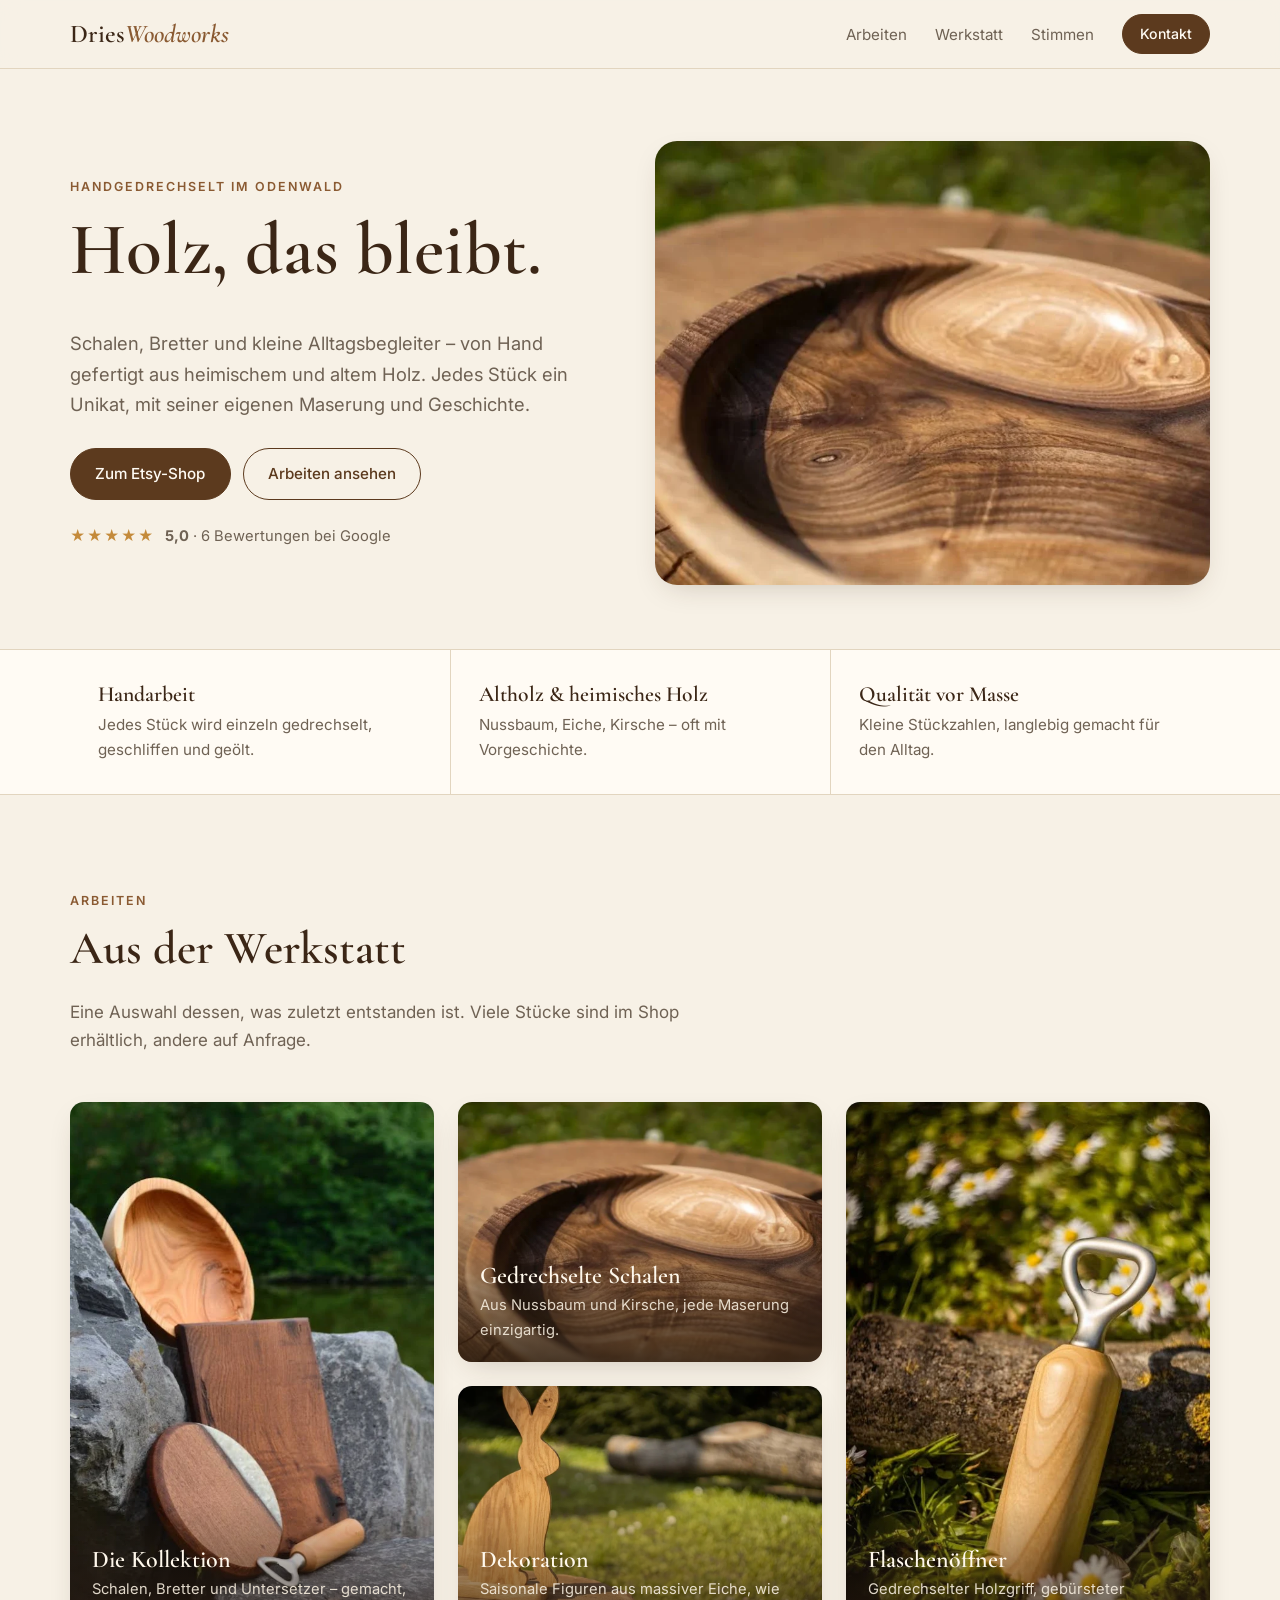
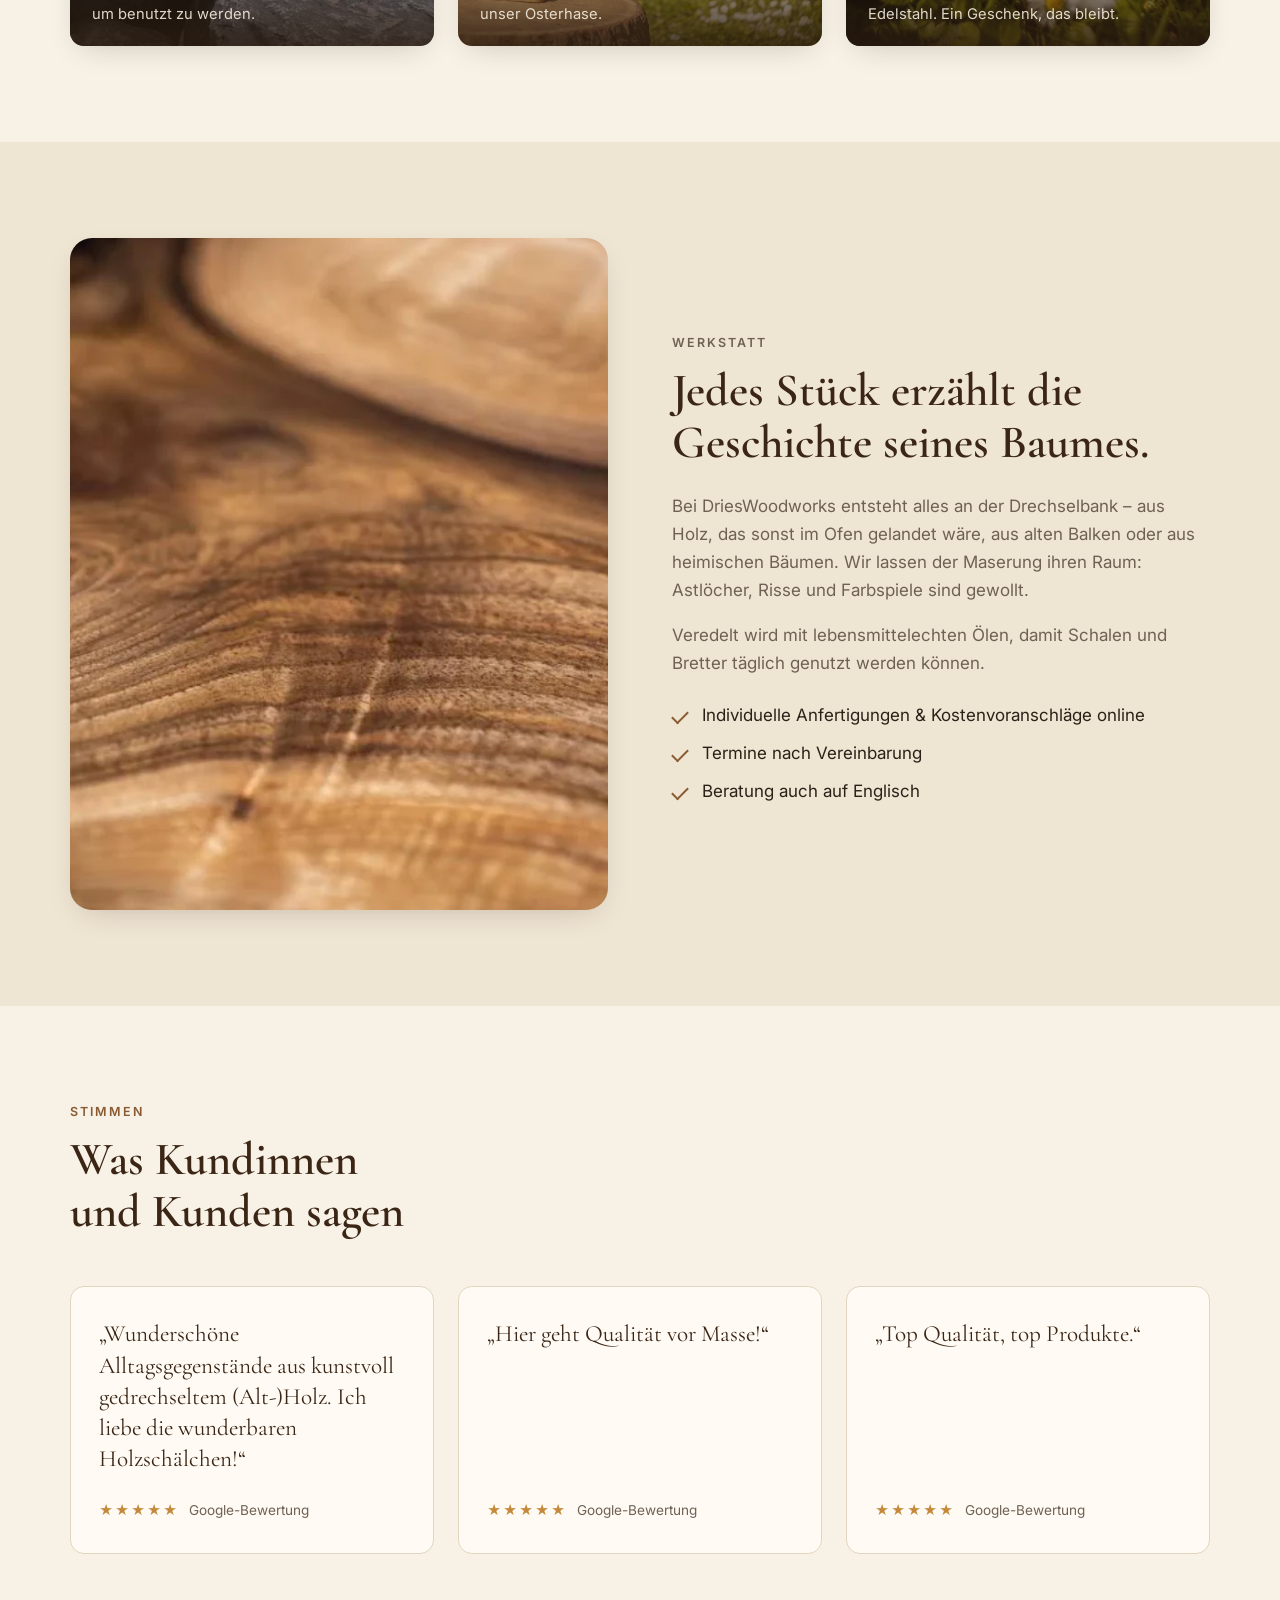
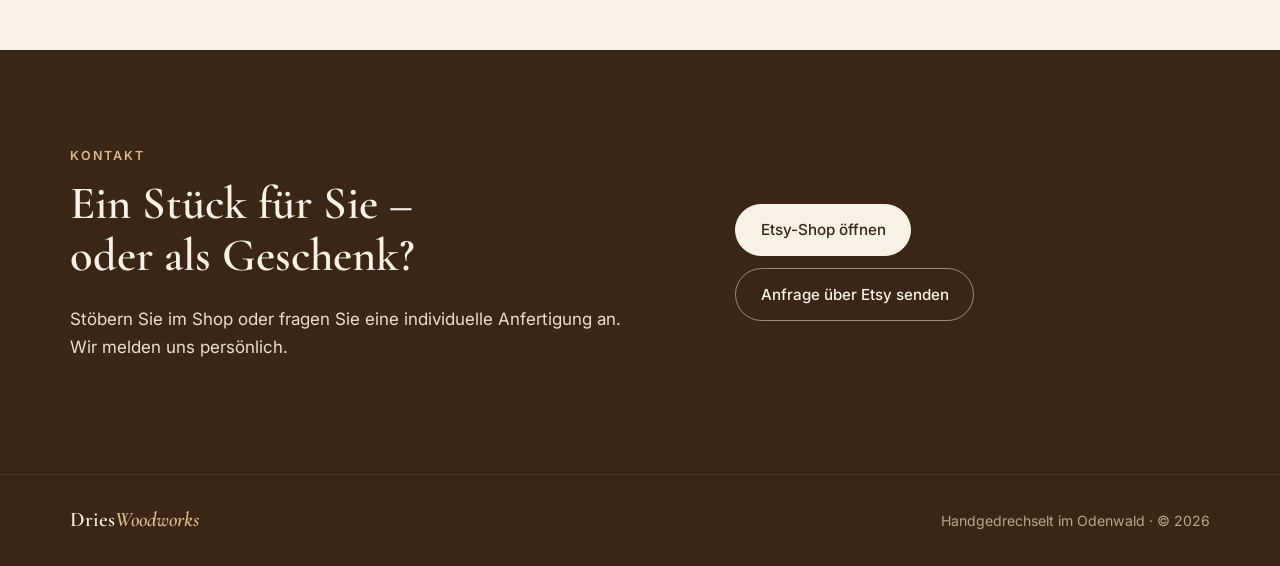
==== index.html @ cb51f284 "Add DriesWoodworks website Static one-page site with hero, values, gallery, workshop story, customer" ====
<!DOCTYPE html>
<html lang="de">
<head>
  <meta charset="utf-8">
  <meta name="viewport" content="width=device-width, initial-scale=1">
  <title>DriesWoodworks – Handgedrechselte Holzstücke</title>
  <meta name="description" content="DriesWoodworks: handgedrechselte Schalen, Bretter und Alltagsgegenstände aus (Alt-)Holz aus dem Odenwald. Qualität vor Masse.">
  <link rel="preconnect" href="https://fonts.googleapis.com">
  <link rel="preconnect" href="https://fonts.gstatic.com" crossorigin>
  <link href="https://fonts.googleapis.com/css2?family=Cormorant+Garamond:wght@500;600&family=Inter:wght@400;500;600&display=swap" rel="stylesheet">
  <link rel="stylesheet" href="styles.css">
</head>
<body>

  <header class="nav">
    <div class="wrap nav__inner">
      <a href="#top" class="logo">Dries<span>Woodworks</span></a>
      <nav aria-label="Hauptnavigation">
        <ul class="nav__links">
          <li><a href="#arbeiten">Arbeiten</a></li>
          <li><a href="#werkstatt">Werkstatt</a></li>
          <li><a href="#stimmen">Stimmen</a></li>
          <li><a href="#kontakt" class="btn btn--small">Kontakt</a></li>
        </ul>
      </nav>
    </div>
  </header>

  <main id="top">

    <!-- Hero -->
    <section class="hero">
      <div class="wrap hero__grid">
        <div class="hero__text">
          <p class="eyebrow">Handgedrechselt im Odenwald</p>
          <h1>Holz, das bleibt.</h1>
          <p class="lead">Schalen, Bretter und kleine Alltagsbegleiter – von Hand gefertigt aus heimischem und altem Holz. Jedes Stück ein Unikat, mit seiner eigenen Maserung und Geschichte.</p>
          <div class="hero__actions">
            <a href="https://www.etsy.com/shop/DriesWoodworks" class="btn" target="_blank" rel="noopener">Zum Etsy-Shop</a>
            <a href="#arbeiten" class="btn btn--ghost">Arbeiten ansehen</a>
          </div>
          <p class="rating" aria-label="Bewertung 5,0 von 5">
            <span class="stars" aria-hidden="true">★★★★★</span>
            <strong>5,0</strong> · 6 Bewertungen bei Google
          </p>
        </div>
        <figure class="hero__image">
          <img src="images/schale.webp" alt="Gedrechselte Nussbaumschale mit ausdrucksstarker Maserung auf einer Baumscheibe" width="1228" height="735">
        </figure>
      </div>
    </section>

    <!-- Werte -->
    <section class="values">
      <div class="wrap values__grid">
        <div class="value">
          <h3>Handarbeit</h3>
          <p>Jedes Stück wird einzeln gedrechselt, geschliffen und geölt.</p>
        </div>
        <div class="value">
          <h3>Altholz &amp; heimisches Holz</h3>
          <p>Nussbaum, Eiche, Kirsche – oft mit Vorgeschichte.</p>
        </div>
        <div class="value">
          <h3>Qualität vor Masse</h3>
          <p>Kleine Stückzahlen, langlebig gemacht für den Alltag.</p>
        </div>
      </div>
    </section>

    <!-- Arbeiten -->
    <section id="arbeiten" class="section">
      <div class="wrap">
        <div class="section__head">
          <p class="eyebrow">Arbeiten</p>
          <h2>Aus der Werkstatt</h2>
          <p class="section__intro">Eine Auswahl dessen, was zuletzt entstanden ist. Viele Stücke sind im Shop erhältlich, andere auf Anfrage.</p>
        </div>

        <div class="gallery">
          <article class="card card--tall">
            <img src="images/kollektion.webp" alt="Holzschale, Schneidebrett, Untersetzer und Flaschenöffner an einem Felsen" loading="lazy" width="642" height="862">
            <div class="card__body">
              <h3>Die Kollektion</h3>
              <p>Schalen, Bretter und Untersetzer – gemacht, um benutzt zu werden.</p>
            </div>
          </article>
          <article class="card">
            <img src="images/schale.webp" alt="Nussbaumschale im Detail" loading="lazy" width="1228" height="735">
            <div class="card__body">
              <h3>Gedrechselte Schalen</h3>
              <p>Aus Nussbaum und Kirsche, jede Maserung einzigartig.</p>
            </div>
          </article>
          <article class="card">
            <img src="images/osterhase.webp" alt="Osterhase aus Eichenholz auf einer Baumscheibe" loading="lazy" width="1267" height="779">
            <div class="card__body">
              <h3>Dekoration</h3>
              <p>Saisonale Figuren aus massiver Eiche, wie unser Osterhase.</p>
            </div>
          </article>
          <article class="card card--tall">
            <img src="images/flaschenoeffner.webp" alt="Flaschenöffner mit hellem Holzgriff zwischen Gänseblümchen" loading="lazy" width="622" height="841">
            <div class="card__body">
              <h3>Flaschenöffner</h3>
              <p>Gedrechselter Holzgriff, gebürsteter Edelstahl. Ein Geschenk, das bleibt.</p>
            </div>
          </article>
        </div>
      </div>
    </section>

    <!-- Werkstatt -->
    <section id="werkstatt" class="section section--tint">
      <div class="wrap split">
        <figure class="split__image">
          <img src="images/maserung.webp" alt="Nahaufnahme der Maserung einer Nussbaumschale" loading="lazy" width="1228" height="735">
        </figure>
        <div class="split__text">
          <p class="eyebrow">Werkstatt</p>
          <h2>Jedes Stück erzählt die Geschichte seines Baumes.</h2>
          <p>Bei DriesWoodworks entsteht alles an der Drechselbank – aus Holz, das sonst im Ofen gelandet wäre, aus alten Balken oder aus heimischen Bäumen. Wir lassen der Maserung ihren Raum: Astlöcher, Risse und Farbspiele sind gewollt.</p>
          <p>Veredelt wird mit lebensmittelechten Ölen, damit Schalen und Bretter täglich genutzt werden können.</p>
          <ul class="checks">
            <li>Individuelle Anfertigungen &amp; Kostenvoranschläge online</li>
            <li>Termine nach Vereinbarung</li>
            <li>Beratung auch auf Englisch</li>
          </ul>
        </div>
      </div>
    </section>

    <!-- Stimmen -->
    <section id="stimmen" class="section">
      <div class="wrap">
        <div class="section__head">
          <p class="eyebrow">Stimmen</p>
          <h2>Was Kundinnen und Kunden sagen</h2>
        </div>
        <div class="quotes">
          <blockquote class="quote">
            <p>„Wunderschöne Alltagsgegenstände aus kunstvoll gedrechseltem (Alt-)Holz. Ich liebe die wunderbaren Holzschälchen!“</p>
            <footer><span class="stars" aria-hidden="true">★★★★★</span> Google-Bewertung</footer>
          </blockquote>
          <blockquote class="quote">
            <p>„Hier geht Qualität vor Masse!“</p>
            <footer><span class="stars" aria-hidden="true">★★★★★</span> Google-Bewertung</footer>
          </blockquote>
          <blockquote class="quote">
            <p>„Top Qualität, top Produkte.“</p>
            <footer><span class="stars" aria-hidden="true">★★★★★</span> Google-Bewertung</footer>
          </blockquote>
        </div>
      </div>
    </section>

    <!-- Kontakt -->
    <section id="kontakt" class="section section--dark">
      <div class="wrap contact">
        <div>
          <p class="eyebrow eyebrow--light">Kontakt</p>
          <h2>Ein Stück für Sie – oder als Geschenk?</h2>
          <p>Stöbern Sie im Shop oder fragen Sie eine individuelle Anfertigung an. Wir melden uns persönlich.</p>
        </div>
        <div class="contact__actions">
          <a href="https://www.etsy.com/shop/DriesWoodworks" class="btn btn--light" target="_blank" rel="noopener">Etsy-Shop öffnen</a>
          <a href="https://www.etsy.com/shop/DriesWoodworks#about" class="btn btn--outline-light" target="_blank" rel="noopener">Anfrage über Etsy senden</a>
        </div>
      </div>
    </section>

  </main>

  <footer class="footer">
    <div class="wrap footer__inner">
      <span class="logo logo--small">Dries<span>Woodworks</span></span>
      <span>Handgedrechselt im Odenwald · © <span id="year">2026</span></span>
    </div>
  </footer>

  <script>document.getElementById('year').textContent = new Date().getFullYear();</script>
</body>
</html>
---- styles.css ----
/* DriesWoodworks – cremig, holzig, klar */

:root {
  --cream: #f7f1e6;
  --cream-deep: #efe5d3;
  --paper: #fffbf4;
  --wood: #8a5a32;
  --wood-dark: #5c3a1e;
  --walnut: #3b2616;
  --ink: #2b2118;
  --muted: #6f6254;
  --line: #e2d5bf;
  --radius: 14px;
  --shadow: 0 10px 30px -12px rgba(59, 38, 22, 0.25);
  --serif: "Cormorant Garamond", Georgia, serif;
  --sans: "Inter", system-ui, -apple-system, "Segoe UI", sans-serif;
}

*,
*::before,
*::after { box-sizing: border-box; }

html { scroll-behavior: smooth; scroll-padding-top: 80px; }

body {
  margin: 0;
  background: var(--cream);
  color: var(--ink);
  font-family: var(--sans);
  font-size: 17px;
  line-height: 1.65;
  -webkit-font-smoothing: antialiased;
}

img { display: block; max-width: 100%; height: auto; }
a { color: inherit; }

h1, h2, h3 {
  font-family: var(--serif);
  font-weight: 600;
  line-height: 1.12;
  margin: 0 0 0.5em;
  color: var(--walnut);
  text-wrap: balance;
}
h1 { font-size: clamp(2.8rem, 6vw, 4.6rem); }
h2 { font-size: clamp(2rem, 4vw, 2.9rem); }
h3 { font-size: 1.5rem; }
p { margin: 0 0 1em; }

.wrap { width: min(1140px, 100% - 32px); margin-inline: auto; }

.eyebrow {
  font-size: 0.78rem;
  font-weight: 600;
  letter-spacing: 0.16em;
  text-transform: uppercase;
  color: var(--wood);
  margin-bottom: 0.9em;
}
.eyebrow--light { color: #d9b98f; }

/* Buttons */
.btn {
  display: inline-block;
  padding: 0.85em 1.6em;
  border-radius: 999px;
  background: var(--wood-dark);
  color: var(--paper);
  font-weight: 500;
  font-size: 0.95rem;
  text-decoration: none;
  border: 1.5px solid var(--wood-dark);
  transition: background 0.2s, color 0.2s, transform 0.2s;
}
.btn:hover { background: var(--walnut); transform: translateY(-1px); }
.btn--ghost { background: transparent; color: var(--wood-dark); }
.btn--ghost:hover { background: var(--wood-dark); color: var(--paper); }
.btn--small { padding: 0.55em 1.2em; font-size: 0.88rem; }
.btn--light { background: var(--cream); color: var(--walnut); border-color: var(--cream); }
.btn--light:hover { background: var(--paper); }
.btn--outline-light { background: transparent; color: var(--cream); border-color: rgba(247, 241, 230, 0.5); }
.btn--outline-light:hover { background: rgba(247, 241, 230, 0.1); }

/* Navigation */
.nav {
  position: sticky;
  top: 0;
  z-index: 10;
  background: rgba(247, 241, 230, 0.9);
  backdrop-filter: blur(10px);
  border-bottom: 1px solid var(--line);
}
.nav__inner { display: flex; align-items: center; justify-content: space-between; height: 68px; }
.logo {
  font-family: var(--serif);
  font-size: 1.6rem;
  font-weight: 600;
  color: var(--walnut);
  text-decoration: none;
}
.logo span { color: var(--wood); font-style: italic; }
.logo--small { font-size: 1.3rem; }
.nav__links { display: flex; align-items: center; gap: 28px; list-style: none; margin: 0; padding: 0; }
.nav__links a:not(.btn) { text-decoration: none; font-size: 0.95rem; color: var(--muted); }
.nav__links a:not(.btn):hover { color: var(--wood-dark); }

/* Hero */
.hero { padding: 72px 0 64px; }
.hero__grid { display: grid; grid-template-columns: 1fr 1.05fr; gap: 56px; align-items: center; }
.lead { font-size: 1.15rem; color: var(--muted); max-width: 32em; }
.hero__actions { display: flex; flex-wrap: wrap; gap: 12px; margin: 28px 0 24px; }
.rating { font-size: 0.92rem; color: var(--muted); margin: 0; }
.stars { color: #c48a3a; letter-spacing: 2px; margin-right: 6px; }
.hero__image { margin: 0; }
.hero__image img {
  border-radius: 22px;
  box-shadow: var(--shadow);
  aspect-ratio: 5 / 4;
  object-fit: cover;
  width: 100%;
}

/* Werte */
.values { border-block: 1px solid var(--line); background: var(--paper); }
.values__grid { display: grid; grid-template-columns: repeat(3, 1fr); }
.value { padding: 32px 28px; }
.value + .value { border-left: 1px solid var(--line); }
.value h3 { font-size: 1.35rem; margin-bottom: 0.25em; }
.value p { color: var(--muted); margin: 0; font-size: 0.95rem; }

/* Sections */
.section { padding: 96px 0; }
.section--tint { background: var(--cream-deep); }
.section--dark { background: var(--walnut); color: #eadfcd; }
.section--dark h2 { color: var(--cream); }
.section__head { max-width: 620px; margin-bottom: 48px; }
.section__intro { color: var(--muted); }

/* Galerie */
.gallery {
  display: grid;
  grid-template-columns: repeat(3, 1fr);
  grid-auto-rows: 260px;
  gap: 24px;
}
.card {
  position: relative;
  border-radius: var(--radius);
  overflow: hidden;
  background: var(--paper);
  box-shadow: var(--shadow);
}
.card--tall { grid-row: span 2; }
.card:nth-child(1) { grid-column: 1; }
.card:nth-child(2) { grid-column: 2; grid-row: 1; }
.card:nth-child(3) { grid-column: 2; grid-row: 2; }
.card:nth-child(4) { grid-column: 3; grid-row: 1 / span 2; }
.card img { width: 100%; height: 100%; object-fit: cover; transition: transform 0.6s ease; }
.card:hover img { transform: scale(1.04); }
.card__body {
  position: absolute;
  inset: auto 0 0 0;
  padding: 48px 22px 20px;
  background: linear-gradient(to top, rgba(43, 28, 16, 0.85), rgba(43, 28, 16, 0));
  color: #f5ecdd;
}
.card__body h3 { color: #fff8ec; margin-bottom: 0.15em; }
.card__body p { margin: 0; font-size: 0.92rem; opacity: 0.9; }

/* Werkstatt */
.split { display: grid; grid-template-columns: 1fr 1fr; gap: 64px; align-items: center; }
.split__image { margin: 0; }
.split__image img { border-radius: 22px; box-shadow: var(--shadow); aspect-ratio: 4 / 5; object-fit: cover; width: 100%; }
.split__text p { color: var(--muted); }
.checks { list-style: none; padding: 0; margin: 24px 0 0; }
.checks li { position: relative; padding-left: 30px; margin-bottom: 10px; }
.checks li::before {
  content: "";
  position: absolute;
  left: 0;
  top: 0.55em;
  width: 16px;
  height: 9px;
  border-left: 2px solid var(--wood);
  border-bottom: 2px solid var(--wood);
  transform: rotate(-45deg);
}

/* Stimmen */
.quotes { display: grid; grid-template-columns: repeat(3, 1fr); gap: 24px; }
.quote {
  margin: 0;
  padding: 32px 28px;
  background: var(--paper);
  border: 1px solid var(--line);
  border-radius: var(--radius);
  display: flex;
  flex-direction: column;
  justify-content: space-between;
}
.quote p { font-family: var(--serif); font-size: 1.45rem; line-height: 1.35; color: var(--walnut); }
.quote footer { font-size: 0.85rem; color: var(--muted); }

/* Kontakt */
.contact { display: grid; grid-template-columns: 1.3fr 1fr; gap: 48px; align-items: center; }
.contact p { max-width: 34em; }
.contact__actions { display: flex; flex-direction: column; gap: 12px; align-items: flex-start; }

/* Footer */
.footer { background: var(--walnut); color: #b8a68d; border-top: 1px solid rgba(255, 255, 255, 0.08); font-size: 0.88rem; }
.footer__inner { display: flex; justify-content: space-between; align-items: center; gap: 16px; padding: 28px 0; flex-wrap: wrap; }
.footer .logo { color: var(--cream); }
.footer .logo span { color: #d9b98f; }

/* Responsive */
@media (max-width: 900px) {
  .hero { padding: 48px 0; }
  .hero__grid, .split, .contact { grid-template-columns: 1fr; gap: 36px; }
  .hero__image { order: -1; }
  .values__grid, .quotes { grid-template-columns: 1fr; }
  .value + .value { border-left: 0; border-top: 1px solid var(--line); }
  .gallery { grid-template-columns: 1fr 1fr; grid-auto-rows: 220px; gap: 16px; }
  .card:nth-child(n) { grid-column: auto; grid-row: auto; }
  .card--tall { grid-row: span 2 !important; }
  .section { padding: 72px 0; }
  .split__image img { aspect-ratio: 16 / 10; }
}

@media (max-width: 600px) {
  body { font-size: 16px; }
  .nav__links li:not(:last-child) { display: none; }
  .gallery { grid-template-columns: 1fr; grid-auto-rows: 280px; }
  .card--tall { grid-row: span 1 !important; }
}

@media (prefers-reduced-motion: reduce) {
  html { scroll-behavior: auto; }
  .card img, .btn { transition: none; }
}
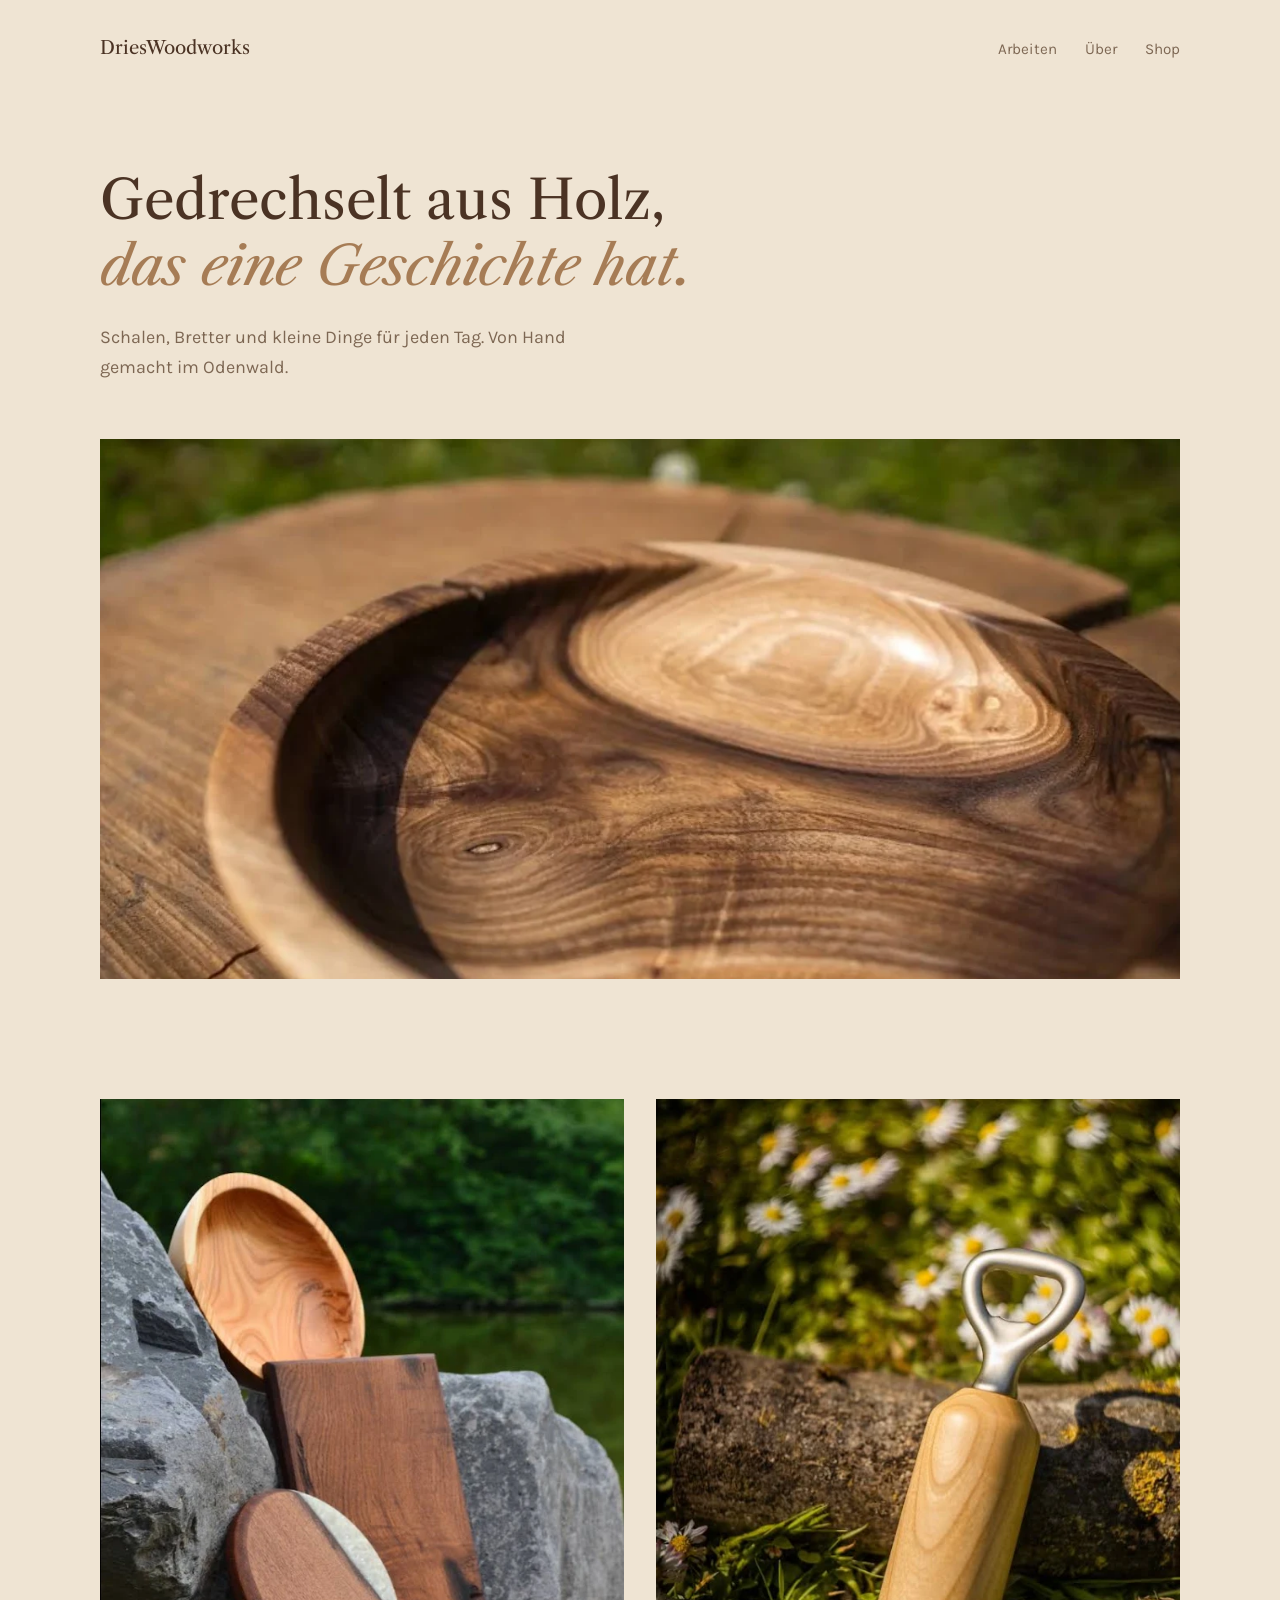
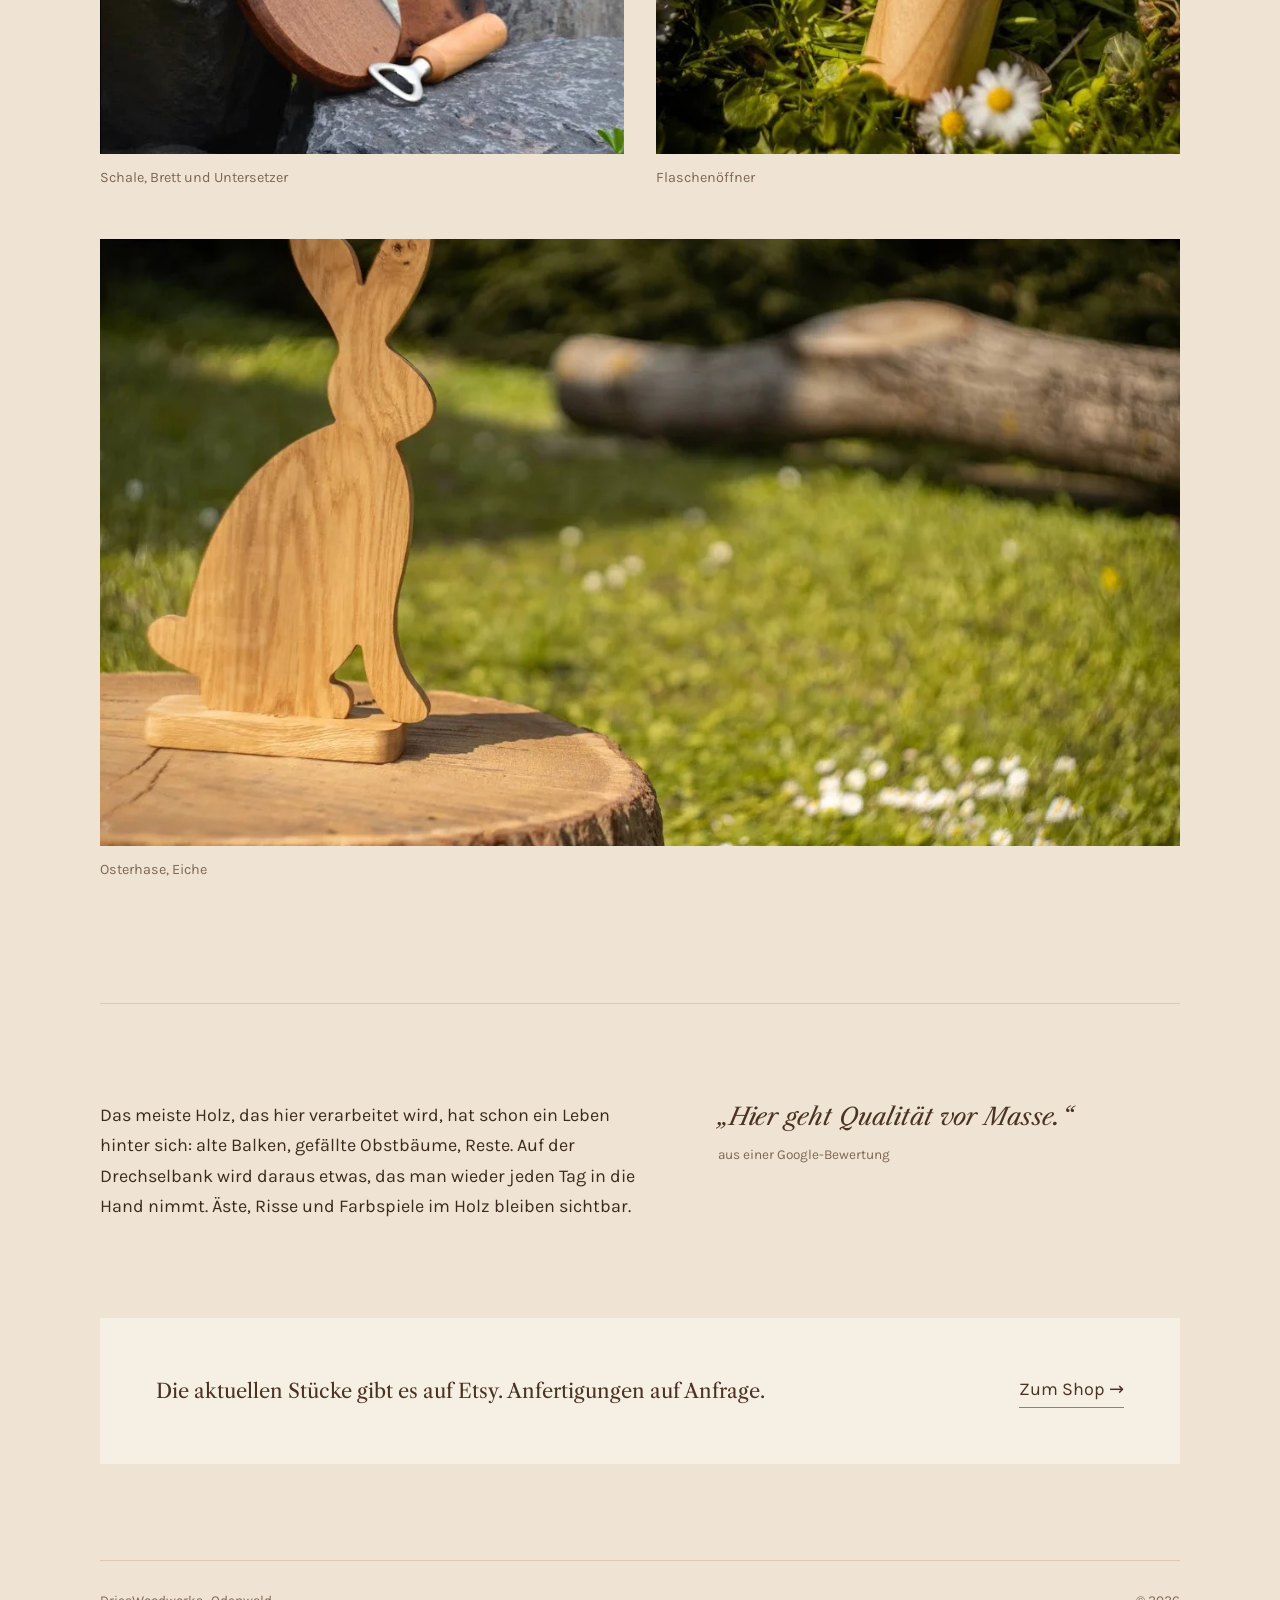
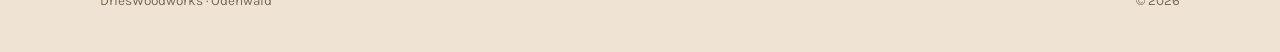
==== commit 1d9fc9be: "Redesign site: calmer layout, less content, nutty cream palette Co-Authored-By: Claude Opus 5.5 <nor" ====
--- a/index.html
+++ b/index.html
@@ -3,179 +3,66 @@
 <head>
   <meta charset="utf-8">
   <meta name="viewport" content="width=device-width, initial-scale=1">
-  <title>DriesWoodworks – Handgedrechselte Holzstücke</title>
-  <meta name="description" content="DriesWoodworks: handgedrechselte Schalen, Bretter und Alltagsgegenstände aus (Alt-)Holz aus dem Odenwald. Qualität vor Masse.">
+  <title>DriesWoodworks</title>
+  <meta name="description" content="Handgedrechselte Schalen, Bretter und Alltagsgegenstände aus Holz. Odenwald.">
   <link rel="preconnect" href="https://fonts.googleapis.com">
   <link rel="preconnect" href="https://fonts.gstatic.com" crossorigin>
-  <link href="https://fonts.googleapis.com/css2?family=Cormorant+Garamond:wght@500;600&family=Inter:wght@400;500;600&display=swap" rel="stylesheet">
+  <link href="https://fonts.googleapis.com/css2?family=Libre+Caslon+Text:ital@0;1&family=Karla:wght@400;500&display=swap" rel="stylesheet">
   <link rel="stylesheet" href="styles.css">
 </head>
 <body>
 
-  <header class="nav">
-    <div class="wrap nav__inner">
-      <a href="#top" class="logo">Dries<span>Woodworks</span></a>
-      <nav aria-label="Hauptnavigation">
-        <ul class="nav__links">
-          <li><a href="#arbeiten">Arbeiten</a></li>
-          <li><a href="#werkstatt">Werkstatt</a></li>
-          <li><a href="#stimmen">Stimmen</a></li>
-          <li><a href="#kontakt" class="btn btn--small">Kontakt</a></li>
-        </ul>
-      </nav>
-    </div>
+  <header class="top wrap">
+    <a href="#" class="name">DriesWoodworks</a>
+    <nav>
+      <a href="#arbeiten">Arbeiten</a>
+      <a href="#ueber">Über</a>
+      <a href="https://www.etsy.com/shop/DriesWoodworks" target="_blank" rel="noopener">Shop</a>
+    </nav>
   </header>
 
-  <main id="top">
-
-    <!-- Hero -->
-    <section class="hero">
-      <div class="wrap hero__grid">
-        <div class="hero__text">
-          <p class="eyebrow">Handgedrechselt im Odenwald</p>
-          <h1>Holz, das bleibt.</h1>
-          <p class="lead">Schalen, Bretter und kleine Alltagsbegleiter – von Hand gefertigt aus heimischem und altem Holz. Jedes Stück ein Unikat, mit seiner eigenen Maserung und Geschichte.</p>
-          <div class="hero__actions">
-            <a href="https://www.etsy.com/shop/DriesWoodworks" class="btn" target="_blank" rel="noopener">Zum Etsy-Shop</a>
-            <a href="#arbeiten" class="btn btn--ghost">Arbeiten ansehen</a>
-          </div>
-          <p class="rating" aria-label="Bewertung 5,0 von 5">
-            <span class="stars" aria-hidden="true">★★★★★</span>
-            <strong>5,0</strong> · 6 Bewertungen bei Google
-          </p>
-        </div>
-        <figure class="hero__image">
-          <img src="images/schale.webp" alt="Gedrechselte Nussbaumschale mit ausdrucksstarker Maserung auf einer Baumscheibe" width="1228" height="735">
-        </figure>
-      </div>
+  <main>
+    <section class="intro wrap">
+      <h1>Gedrechselt aus Holz,<br><em>das eine Geschichte hat.</em></h1>
+      <p>Schalen, Bretter und kleine Dinge für jeden Tag. Von Hand gemacht im Odenwald.</p>
     </section>
 
-    <!-- Werte -->
-    <section class="values">
-      <div class="wrap values__grid">
-        <div class="value">
-          <h3>Handarbeit</h3>
-          <p>Jedes Stück wird einzeln gedrechselt, geschliffen und geölt.</p>
-        </div>
-        <div class="value">
-          <h3>Altholz &amp; heimisches Holz</h3>
-          <p>Nussbaum, Eiche, Kirsche – oft mit Vorgeschichte.</p>
-        </div>
-        <div class="value">
-          <h3>Qualität vor Masse</h3>
-          <p>Kleine Stückzahlen, langlebig gemacht für den Alltag.</p>
-        </div>
-      </div>
+    <figure class="hero wrap">
+      <img src="images/schale.webp" alt="Gedrechselte Nussbaumschale auf einer Baumscheibe" width="1228" height="735">
+    </figure>
+
+    <section id="arbeiten" class="work wrap">
+      <figure>
+        <img src="images/kollektion.webp" alt="Holzschale, Schneidebrett, Untersetzer und Flaschenöffner an einem Felsen" loading="lazy" width="642" height="862">
+        <figcaption>Schale, Brett und Untersetzer</figcaption>
+      </figure>
+      <figure>
+        <img src="images/flaschenoeffner.webp" alt="Flaschenöffner mit Holzgriff zwischen Gänseblümchen" loading="lazy" width="622" height="841">
+        <figcaption>Flaschenöffner</figcaption>
+      </figure>
+      <figure class="wide">
+        <img src="images/osterhase.webp" alt="Osterhase aus Eiche auf einer Baumscheibe" loading="lazy" width="1267" height="779">
+        <figcaption>Osterhase, Eiche</figcaption>
+      </figure>
     </section>
 
-    <!-- Arbeiten -->
-    <section id="arbeiten" class="section">
-      <div class="wrap">
-        <div class="section__head">
-          <p class="eyebrow">Arbeiten</p>
-          <h2>Aus der Werkstatt</h2>
-          <p class="section__intro">Eine Auswahl dessen, was zuletzt entstanden ist. Viele Stücke sind im Shop erhältlich, andere auf Anfrage.</p>
-        </div>
-
-        <div class="gallery">
-          <article class="card card--tall">
-            <img src="images/kollektion.webp" alt="Holzschale, Schneidebrett, Untersetzer und Flaschenöffner an einem Felsen" loading="lazy" width="642" height="862">
-            <div class="card__body">
-              <h3>Die Kollektion</h3>
-              <p>Schalen, Bretter und Untersetzer – gemacht, um benutzt zu werden.</p>
-            </div>
-          </article>
-          <article class="card">
-            <img src="images/schale.webp" alt="Nussbaumschale im Detail" loading="lazy" width="1228" height="735">
-            <div class="card__body">
-              <h3>Gedrechselte Schalen</h3>
-              <p>Aus Nussbaum und Kirsche, jede Maserung einzigartig.</p>
-            </div>
-          </article>
-          <article class="card">
-            <img src="images/osterhase.webp" alt="Osterhase aus Eichenholz auf einer Baumscheibe" loading="lazy" width="1267" height="779">
-            <div class="card__body">
-              <h3>Dekoration</h3>
-              <p>Saisonale Figuren aus massiver Eiche, wie unser Osterhase.</p>
-            </div>
-          </article>
-          <article class="card card--tall">
-            <img src="images/flaschenoeffner.webp" alt="Flaschenöffner mit hellem Holzgriff zwischen Gänseblümchen" loading="lazy" width="622" height="841">
-            <div class="card__body">
-              <h3>Flaschenöffner</h3>
-              <p>Gedrechselter Holzgriff, gebürsteter Edelstahl. Ein Geschenk, das bleibt.</p>
-            </div>
-          </article>
-        </div>
-      </div>
+    <section id="ueber" class="about wrap">
+      <p>Das meiste Holz, das hier verarbeitet wird, hat schon ein Leben hinter sich: alte Balken, gefällte Obstbäume, Reste. Auf der Drechselbank wird daraus etwas, das man wieder jeden Tag in die Hand nimmt. Äste, Risse und Farbspiele im Holz bleiben sichtbar.</p>
+      <blockquote>
+        „Hier geht Qualität vor Masse.“
+        <cite>aus einer Google-Bewertung</cite>
+      </blockquote>
     </section>
 
-    <!-- Werkstatt -->
-    <section id="werkstatt" class="section section--tint">
-      <div class="wrap split">
-        <figure class="split__image">
-          <img src="images/maserung.webp" alt="Nahaufnahme der Maserung einer Nussbaumschale" loading="lazy" width="1228" height="735">
-        </figure>
-        <div class="split__text">
-          <p class="eyebrow">Werkstatt</p>
-          <h2>Jedes Stück erzählt die Geschichte seines Baumes.</h2>
-          <p>Bei DriesWoodworks entsteht alles an der Drechselbank – aus Holz, das sonst im Ofen gelandet wäre, aus alten Balken oder aus heimischen Bäumen. Wir lassen der Maserung ihren Raum: Astlöcher, Risse und Farbspiele sind gewollt.</p>
-          <p>Veredelt wird mit lebensmittelechten Ölen, damit Schalen und Bretter täglich genutzt werden können.</p>
-          <ul class="checks">
-            <li>Individuelle Anfertigungen &amp; Kostenvoranschläge online</li>
-            <li>Termine nach Vereinbarung</li>
-            <li>Beratung auch auf Englisch</li>
-          </ul>
-        </div>
-      </div>
+    <section class="shop wrap">
+      <p>Die aktuellen Stücke gibt es auf Etsy. Anfertigungen auf Anfrage.</p>
+      <a href="https://www.etsy.com/shop/DriesWoodworks" class="link" target="_blank" rel="noopener">Zum Shop →</a>
     </section>
-
-    <!-- Stimmen -->
-    <section id="stimmen" class="section">
-      <div class="wrap">
-        <div class="section__head">
-          <p class="eyebrow">Stimmen</p>
-          <h2>Was Kundinnen und Kunden sagen</h2>
-        </div>
-        <div class="quotes">
-          <blockquote class="quote">
-            <p>„Wunderschöne Alltagsgegenstände aus kunstvoll gedrechseltem (Alt-)Holz. Ich liebe die wunderbaren Holzschälchen!“</p>
-            <footer><span class="stars" aria-hidden="true">★★★★★</span> Google-Bewertung</footer>
-          </blockquote>
-          <blockquote class="quote">
-            <p>„Hier geht Qualität vor Masse!“</p>
-            <footer><span class="stars" aria-hidden="true">★★★★★</span> Google-Bewertung</footer>
-          </blockquote>
-          <blockquote class="quote">
-            <p>„Top Qualität, top Produkte.“</p>
-            <footer><span class="stars" aria-hidden="true">★★★★★</span> Google-Bewertung</footer>
-          </blockquote>
-        </div>
-      </div>
-    </section>
-
-    <!-- Kontakt -->
-    <section id="kontakt" class="section section--dark">
-      <div class="wrap contact">
-        <div>
-          <p class="eyebrow eyebrow--light">Kontakt</p>
-          <h2>Ein Stück für Sie – oder als Geschenk?</h2>
-          <p>Stöbern Sie im Shop oder fragen Sie eine individuelle Anfertigung an. Wir melden uns persönlich.</p>
-        </div>
-        <div class="contact__actions">
-          <a href="https://www.etsy.com/shop/DriesWoodworks" class="btn btn--light" target="_blank" rel="noopener">Etsy-Shop öffnen</a>
-          <a href="https://www.etsy.com/shop/DriesWoodworks#about" class="btn btn--outline-light" target="_blank" rel="noopener">Anfrage über Etsy senden</a>
-        </div>
-      </div>
-    </section>
-
   </main>
 
-  <footer class="footer">
-    <div class="wrap footer__inner">
-      <span class="logo logo--small">Dries<span>Woodworks</span></span>
-      <span>Handgedrechselt im Odenwald · © <span id="year">2026</span></span>
-    </div>
+  <footer class="foot wrap">
+    <span>DriesWoodworks · Odenwald</span>
+    <span>© <span id="year">2026</span></span>
   </footer>
 
   <script>document.getElementById('year').textContent = new Date().getFullYear();</script>
--- a/styles.css
+++ b/styles.css
@@ -1,240 +1,150 @@
-/* DriesWoodworks – cremig, holzig, klar */
+/* DriesWoodworks – ruhig, nussig, cremig */
 
 :root {
-  --cream: #f7f1e6;
-  --cream-deep: #efe5d3;
-  --paper: #fffbf4;
-  --wood: #8a5a32;
-  --wood-dark: #5c3a1e;
-  --walnut: #3b2616;
-  --ink: #2b2118;
-  --muted: #6f6254;
-  --line: #e2d5bf;
-  --radius: 14px;
-  --shadow: 0 10px 30px -12px rgba(59, 38, 22, 0.25);
-  --serif: "Cormorant Garamond", Georgia, serif;
-  --sans: "Inter", system-ui, -apple-system, "Segoe UI", sans-serif;
+  --almond: #efe4d3;      /* Hintergrund */
+  --cream: #f6efe4;       /* helle Flächen */
+  --hazel: #a67c55;       /* Haselnuss, Akzent */
+  --walnut: #4b3324;      /* Walnuss, Überschriften */
+  --ink: #3b2b1f;         /* Text */
+  --muted: #7d6753;
+  --line: #dccab2;
+  --serif: "Libre Caslon Text", Georgia, serif;
+  --sans: "Karla", system-ui, -apple-system, "Segoe UI", sans-serif;
 }
 
-*,
-*::before,
-*::after { box-sizing: border-box; }
+* { box-sizing: border-box; }
 
-html { scroll-behavior: smooth; scroll-padding-top: 80px; }
+html { scroll-behavior: smooth; }
 
 body {
   margin: 0;
-  background: var(--cream);
+  background: var(--almond);
   color: var(--ink);
   font-family: var(--sans);
-  font-size: 17px;
-  line-height: 1.65;
-  -webkit-font-smoothing: antialiased;
+  font-size: 18px;
+  line-height: 1.7;
 }
 
 img { display: block; max-width: 100%; height: auto; }
 a { color: inherit; }
+figure { margin: 0; }
 
-h1, h2, h3 {
+.wrap { width: min(1080px, 100% - 40px); margin-inline: auto; }
+
+/* Kopf */
+.top {
+  display: flex;
+  justify-content: space-between;
+  align-items: baseline;
+  padding-block: 32px;
+}
+.name {
   font-family: var(--serif);
-  font-weight: 600;
-  line-height: 1.12;
-  margin: 0 0 0.5em;
-  color: var(--walnut);
-  text-wrap: balance;
-}
-h1 { font-size: clamp(2.8rem, 6vw, 4.6rem); }
-h2 { font-size: clamp(2rem, 4vw, 2.9rem); }
-h3 { font-size: 1.5rem; }
-p { margin: 0 0 1em; }
-
-.wrap { width: min(1140px, 100% - 32px); margin-inline: auto; }
-
-.eyebrow {
-  font-size: 0.78rem;
-  font-weight: 600;
-  letter-spacing: 0.16em;
-  text-transform: uppercase;
-  color: var(--wood);
-  margin-bottom: 0.9em;
-}
-.eyebrow--light { color: #d9b98f; }
-
-/* Buttons */
-.btn {
-  display: inline-block;
-  padding: 0.85em 1.6em;
-  border-radius: 999px;
-  background: var(--wood-dark);
-  color: var(--paper);
-  font-weight: 500;
-  font-size: 0.95rem;
-  text-decoration: none;
-  border: 1.5px solid var(--wood-dark);
-  transition: background 0.2s, color 0.2s, transform 0.2s;
-}
-.btn:hover { background: var(--walnut); transform: translateY(-1px); }
-.btn--ghost { background: transparent; color: var(--wood-dark); }
-.btn--ghost:hover { background: var(--wood-dark); color: var(--paper); }
-.btn--small { padding: 0.55em 1.2em; font-size: 0.88rem; }
-.btn--light { background: var(--cream); color: var(--walnut); border-color: var(--cream); }
-.btn--light:hover { background: var(--paper); }
-.btn--outline-light { background: transparent; color: var(--cream); border-color: rgba(247, 241, 230, 0.5); }
-.btn--outline-light:hover { background: rgba(247, 241, 230, 0.1); }
-
-/* Navigation */
-.nav {
-  position: sticky;
-  top: 0;
-  z-index: 10;
-  background: rgba(247, 241, 230, 0.9);
-  backdrop-filter: blur(10px);
-  border-bottom: 1px solid var(--line);
-}
-.nav__inner { display: flex; align-items: center; justify-content: space-between; height: 68px; }
-.logo {
-  font-family: var(--serif);
-  font-size: 1.6rem;
-  font-weight: 600;
+  font-size: 1.15rem;
   color: var(--walnut);
   text-decoration: none;
 }
-.logo span { color: var(--wood); font-style: italic; }
-.logo--small { font-size: 1.3rem; }
-.nav__links { display: flex; align-items: center; gap: 28px; list-style: none; margin: 0; padding: 0; }
-.nav__links a:not(.btn) { text-decoration: none; font-size: 0.95rem; color: var(--muted); }
-.nav__links a:not(.btn):hover { color: var(--wood-dark); }
+.top nav { display: flex; gap: 28px; font-size: 0.95rem; }
+.top nav a { text-decoration: none; color: var(--muted); }
+.top nav a:hover { color: var(--walnut); }
 
-/* Hero */
-.hero { padding: 72px 0 64px; }
-.hero__grid { display: grid; grid-template-columns: 1fr 1.05fr; gap: 56px; align-items: center; }
-.lead { font-size: 1.15rem; color: var(--muted); max-width: 32em; }
-.hero__actions { display: flex; flex-wrap: wrap; gap: 12px; margin: 28px 0 24px; }
-.rating { font-size: 0.92rem; color: var(--muted); margin: 0; }
-.stars { color: #c48a3a; letter-spacing: 2px; margin-right: 6px; }
-.hero__image { margin: 0; }
-.hero__image img {
-  border-radius: 22px;
-  box-shadow: var(--shadow);
-  aspect-ratio: 5 / 4;
-  object-fit: cover;
-  width: 100%;
+/* Einstieg */
+.intro { padding-block: 72px 56px; }
+h1 {
+  font-family: var(--serif);
+  font-weight: 400;
+  font-size: clamp(2.1rem, 4.6vw, 3.4rem);
+  line-height: 1.2;
+  color: var(--walnut);
+  margin: 0 0 24px;
+  max-width: 18em;
+}
+h1 em { color: var(--hazel); }
+.intro p { color: var(--muted); margin: 0; max-width: 30em; }
+
+.hero img { width: 100%; aspect-ratio: 16 / 8; object-fit: cover; }
+
+/* Arbeiten */
+.work {
+  display: grid;
+  grid-template-columns: 1fr 1fr;
+  gap: 48px 32px;
+  padding-block: 120px;
+}
+.work img { width: 100%; aspect-ratio: 4 / 5; object-fit: cover; }
+.work .wide { grid-column: 1 / -1; }
+.work .wide img { aspect-ratio: 16 / 9; }
+figcaption { margin-top: 12px; font-size: 0.9rem; color: var(--muted); }
+
+/* Über */
+.about {
+  border-top: 1px solid var(--line);
+  padding-block: 96px;
+  display: grid;
+  grid-template-columns: 1.2fr 1fr;
+  gap: 64px;
+  align-items: start;
+}
+.about p { margin: 0; max-width: 32em; }
+blockquote {
+  margin: 0;
+  font-family: var(--serif);
+  font-style: italic;
+  font-size: 1.5rem;
+  line-height: 1.4;
+  color: var(--walnut);
+}
+cite {
+  display: block;
+  margin-top: 12px;
+  font-family: var(--sans);
+  font-style: normal;
+  font-size: 0.85rem;
+  color: var(--muted);
 }
 
-/* Werte */
-.values { border-block: 1px solid var(--line); background: var(--paper); }
-.values__grid { display: grid; grid-template-columns: repeat(3, 1fr); }
-.value { padding: 32px 28px; }
-.value + .value { border-left: 1px solid var(--line); }
-.value h3 { font-size: 1.35rem; margin-bottom: 0.25em; }
-.value p { color: var(--muted); margin: 0; font-size: 0.95rem; }
+/* Shop */
+.shop {
+  background: var(--cream);
+  padding: 56px;
+  display: flex;
+  justify-content: space-between;
+  align-items: center;
+  gap: 24px;
+  flex-wrap: wrap;
+  margin-bottom: 96px;
+}
+.shop p { margin: 0; color: var(--walnut); font-family: var(--serif); font-size: 1.25rem; }
+.link {
+  color: var(--walnut);
+  text-decoration: none;
+  border-bottom: 1px solid var(--hazel);
+  padding-bottom: 2px;
+}
+.link:hover { color: var(--hazel); }
 
-/* Sections */
-.section { padding: 96px 0; }
-.section--tint { background: var(--cream-deep); }
-.section--dark { background: var(--walnut); color: #eadfcd; }
-.section--dark h2 { color: var(--cream); }
-.section__head { max-width: 620px; margin-bottom: 48px; }
-.section__intro { color: var(--muted); }
-
-/* Galerie */
-.gallery {
-  display: grid;
-  grid-template-columns: repeat(3, 1fr);
-  grid-auto-rows: 260px;
-  gap: 24px;
-}
-.card {
-  position: relative;
-  border-radius: var(--radius);
-  overflow: hidden;
-  background: var(--paper);
-  box-shadow: var(--shadow);
-}
-.card--tall { grid-row: span 2; }
-.card:nth-child(1) { grid-column: 1; }
-.card:nth-child(2) { grid-column: 2; grid-row: 1; }
-.card:nth-child(3) { grid-column: 2; grid-row: 2; }
-.card:nth-child(4) { grid-column: 3; grid-row: 1 / span 2; }
-.card img { width: 100%; height: 100%; object-fit: cover; transition: transform 0.6s ease; }
-.card:hover img { transform: scale(1.04); }
-.card__body {
-  position: absolute;
-  inset: auto 0 0 0;
-  padding: 48px 22px 20px;
-  background: linear-gradient(to top, rgba(43, 28, 16, 0.85), rgba(43, 28, 16, 0));
-  color: #f5ecdd;
-}
-.card__body h3 { color: #fff8ec; margin-bottom: 0.15em; }
-.card__body p { margin: 0; font-size: 0.92rem; opacity: 0.9; }
-
-/* Werkstatt */
-.split { display: grid; grid-template-columns: 1fr 1fr; gap: 64px; align-items: center; }
-.split__image { margin: 0; }
-.split__image img { border-radius: 22px; box-shadow: var(--shadow); aspect-ratio: 4 / 5; object-fit: cover; width: 100%; }
-.split__text p { color: var(--muted); }
-.checks { list-style: none; padding: 0; margin: 24px 0 0; }
-.checks li { position: relative; padding-left: 30px; margin-bottom: 10px; }
-.checks li::before {
-  content: "";
-  position: absolute;
-  left: 0;
-  top: 0.55em;
-  width: 16px;
-  height: 9px;
-  border-left: 2px solid var(--wood);
-  border-bottom: 2px solid var(--wood);
-  transform: rotate(-45deg);
+/* Fuß */
+.foot {
+  display: flex;
+  justify-content: space-between;
+  padding-block: 28px 40px;
+  border-top: 1px solid var(--line);
+  font-size: 0.85rem;
+  color: var(--muted);
 }
 
-/* Stimmen */
-.quotes { display: grid; grid-template-columns: repeat(3, 1fr); gap: 24px; }
-.quote {
-  margin: 0;
-  padding: 32px 28px;
-  background: var(--paper);
-  border: 1px solid var(--line);
-  border-radius: var(--radius);
-  display: flex;
-  flex-direction: column;
-  justify-content: space-between;
-}
-.quote p { font-family: var(--serif); font-size: 1.45rem; line-height: 1.35; color: var(--walnut); }
-.quote footer { font-size: 0.85rem; color: var(--muted); }
+a:focus-visible { outline: 2px solid var(--hazel); outline-offset: 3px; }
 
-/* Kontakt */
-.contact { display: grid; grid-template-columns: 1.3fr 1fr; gap: 48px; align-items: center; }
-.contact p { max-width: 34em; }
-.contact__actions { display: flex; flex-direction: column; gap: 12px; align-items: flex-start; }
-
-/* Footer */
-.footer { background: var(--walnut); color: #b8a68d; border-top: 1px solid rgba(255, 255, 255, 0.08); font-size: 0.88rem; }
-.footer__inner { display: flex; justify-content: space-between; align-items: center; gap: 16px; padding: 28px 0; flex-wrap: wrap; }
-.footer .logo { color: var(--cream); }
-.footer .logo span { color: #d9b98f; }
-
-/* Responsive */
-@media (max-width: 900px) {
-  .hero { padding: 48px 0; }
-  .hero__grid, .split, .contact { grid-template-columns: 1fr; gap: 36px; }
-  .hero__image { order: -1; }
-  .values__grid, .quotes { grid-template-columns: 1fr; }
-  .value + .value { border-left: 0; border-top: 1px solid var(--line); }
-  .gallery { grid-template-columns: 1fr 1fr; grid-auto-rows: 220px; gap: 16px; }
-  .card:nth-child(n) { grid-column: auto; grid-row: auto; }
-  .card--tall { grid-row: span 2 !important; }
-  .section { padding: 72px 0; }
-  .split__image img { aspect-ratio: 16 / 10; }
-}
-
-@media (max-width: 600px) {
-  body { font-size: 16px; }
-  .nav__links li:not(:last-child) { display: none; }
-  .gallery { grid-template-columns: 1fr; grid-auto-rows: 280px; }
-  .card--tall { grid-row: span 1 !important; }
+@media (max-width: 720px) {
+  body { font-size: 17px; }
+  .top nav { gap: 18px; }
+  .intro { padding-block: 40px 36px; }
+  .hero img { aspect-ratio: 4 / 3; }
+  .work { grid-template-columns: 1fr; gap: 40px; padding-block: 72px; }
+  .about { grid-template-columns: 1fr; gap: 40px; padding-block: 64px; }
+  .shop { padding: 32px 24px; margin-bottom: 64px; }
 }
 
 @media (prefers-reduced-motion: reduce) {
   html { scroll-behavior: auto; }
-  .card img, .btn { transition: none; }
 }
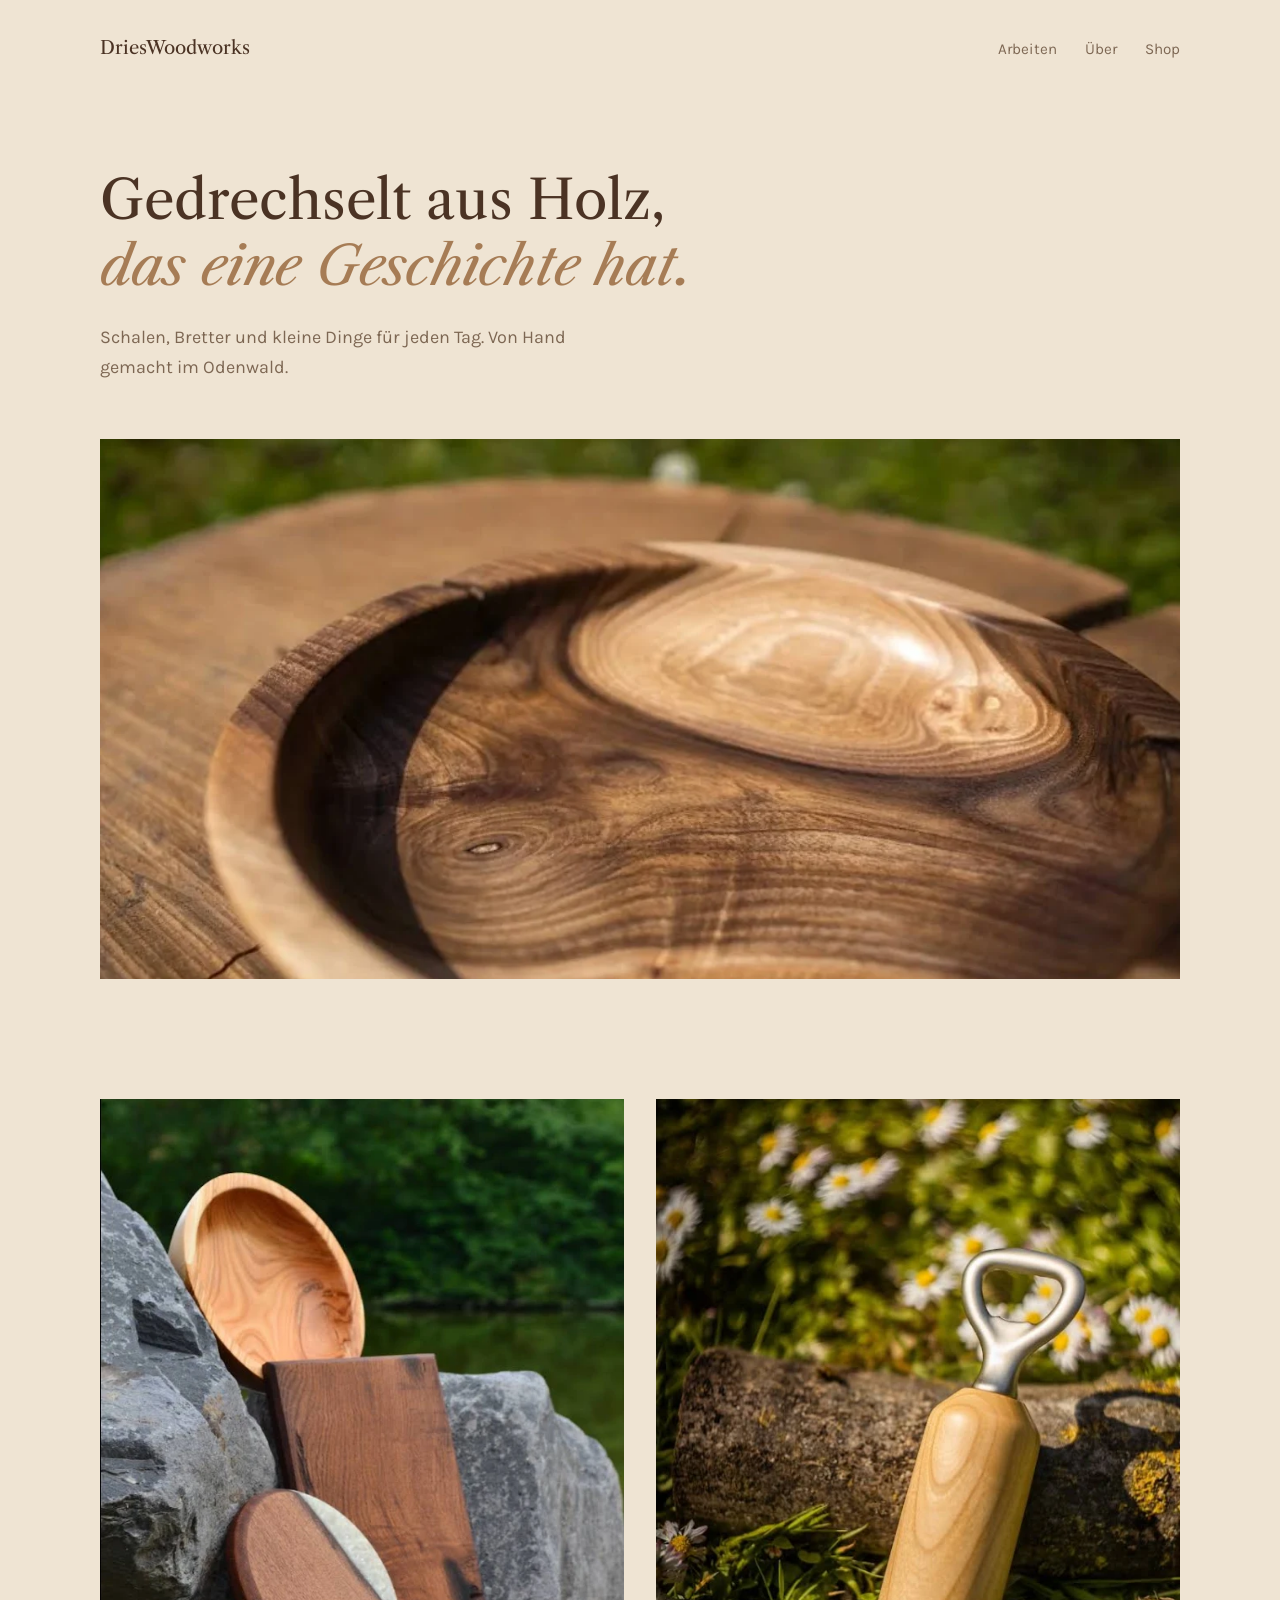
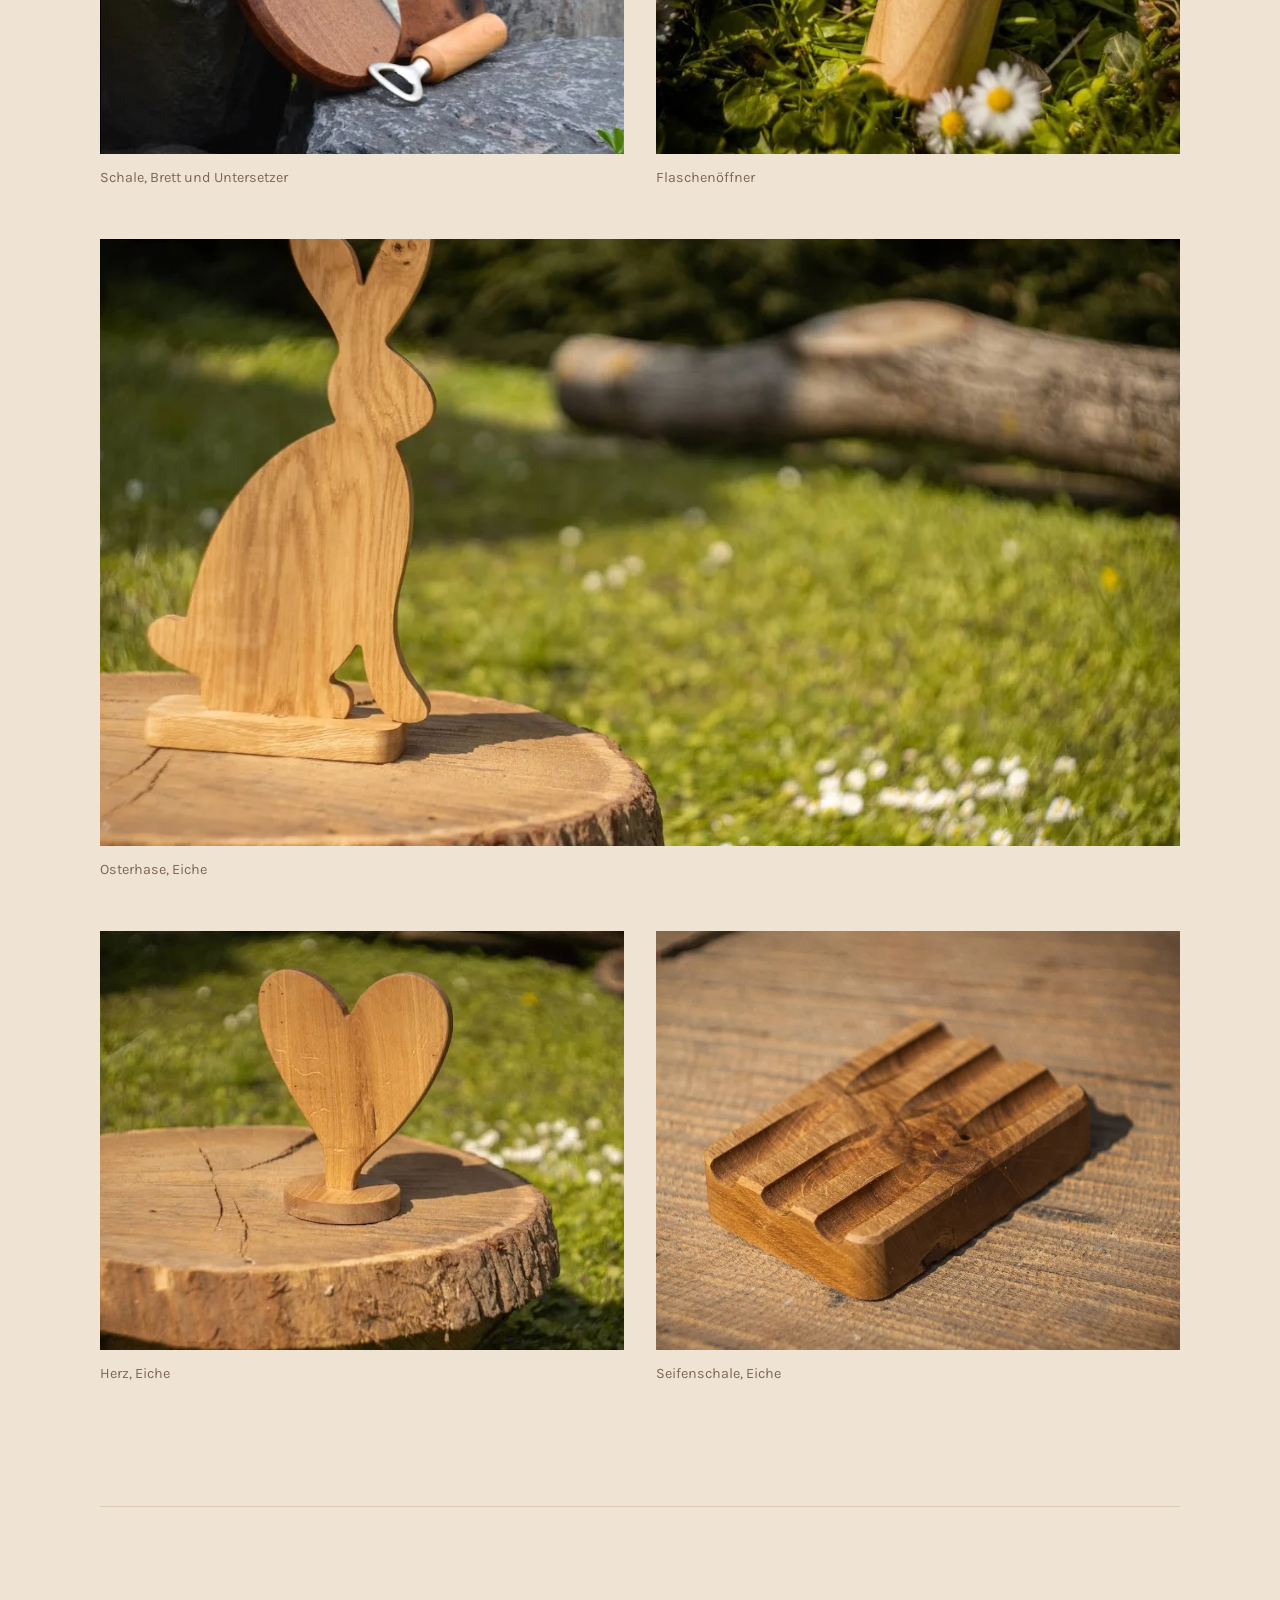
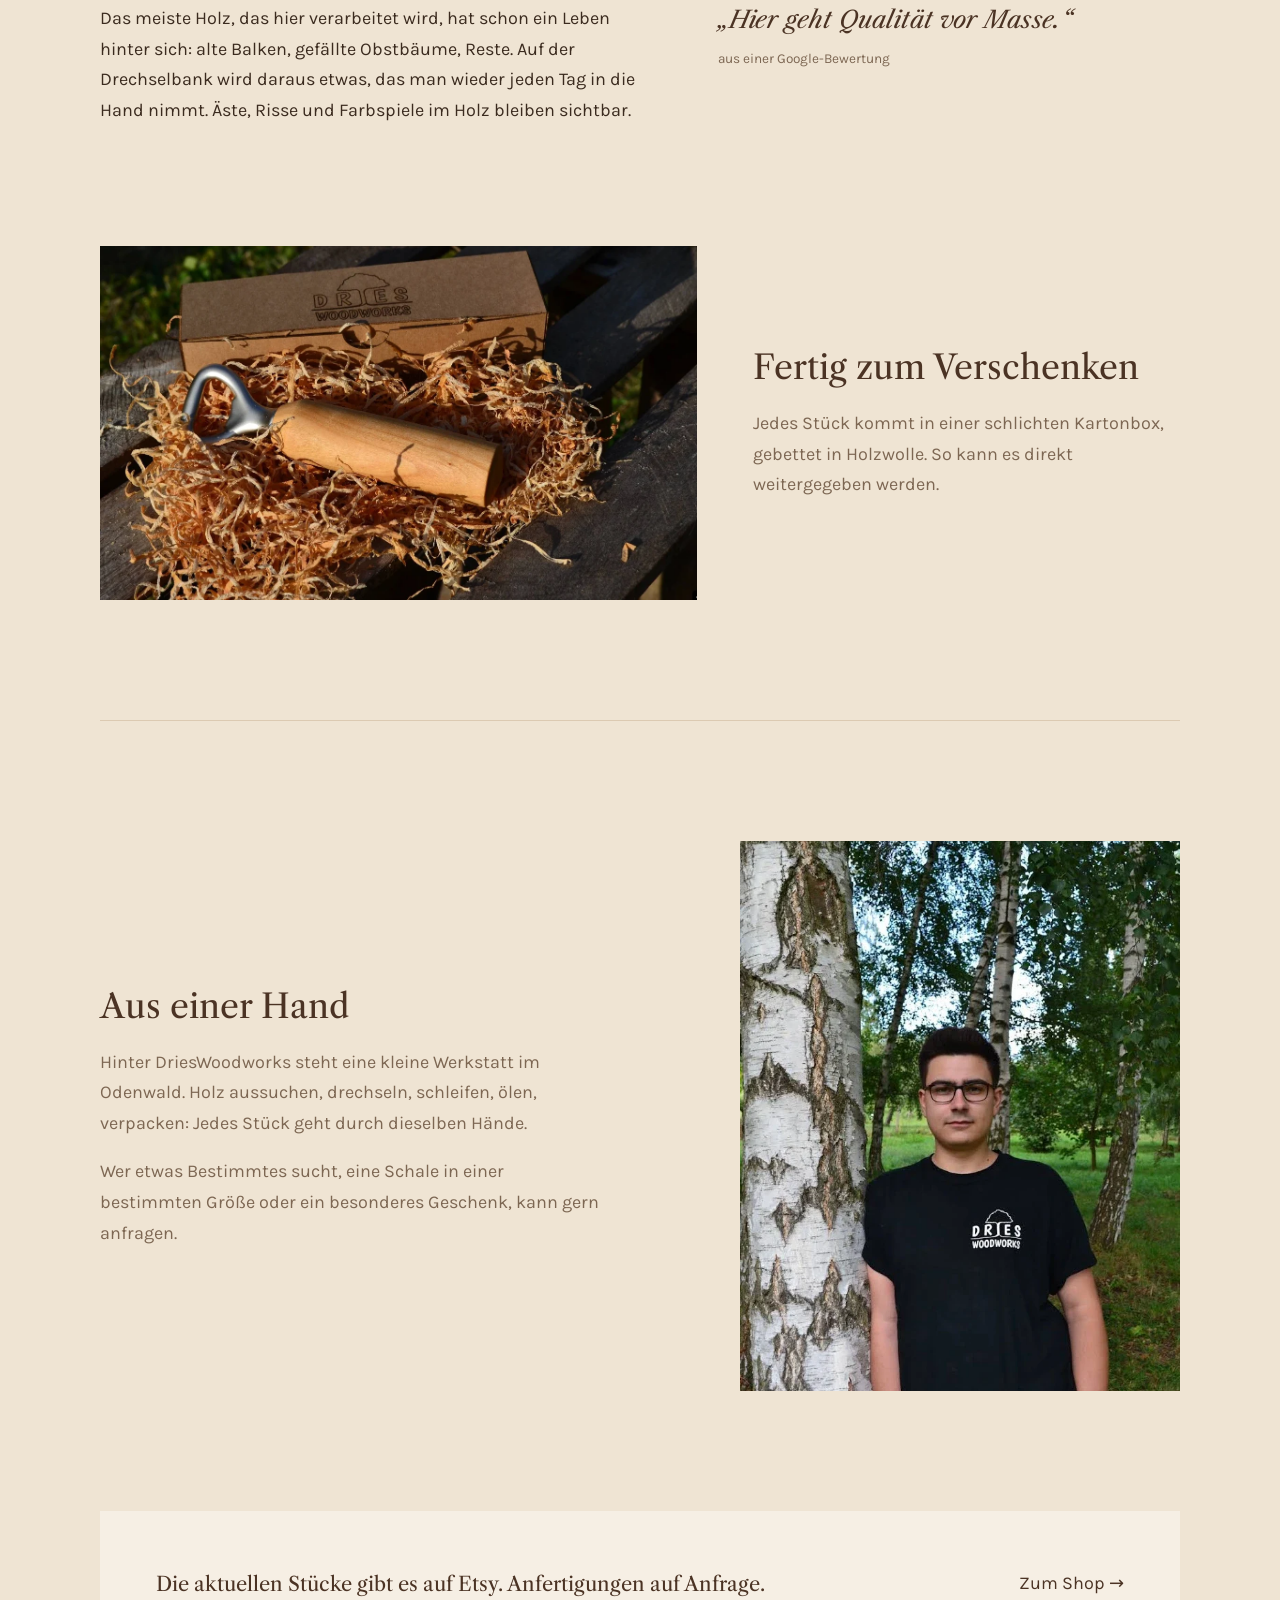
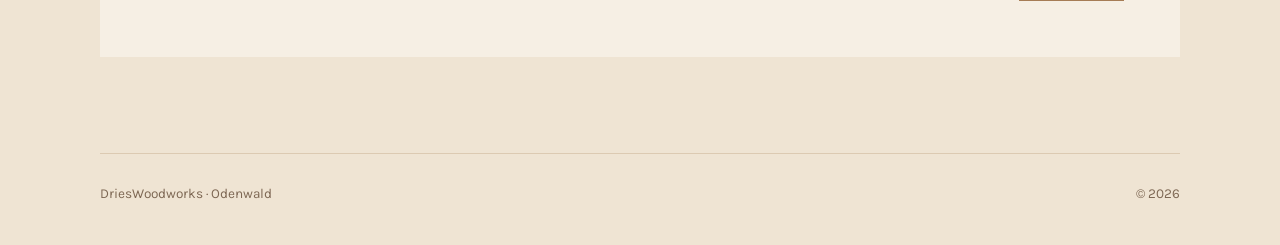
==== commit e3af3837: "Extend site: more pieces, gift packaging and maker section Co-Authored-By: Claude Opus 5.5 <noreply@" ====
--- a/index.html
+++ b/index.html
@@ -44,14 +44,43 @@
         <img src="images/osterhase.webp" alt="Osterhase aus Eiche auf einer Baumscheibe" loading="lazy" width="1267" height="779">
         <figcaption>Osterhase, Eiche</figcaption>
       </figure>
+      <figure class="land">
+        <img src="images/herz.webp" alt="Herz aus Eiche auf einem runden Sockel" loading="lazy" width="1035" height="756">
+        <figcaption>Herz, Eiche</figcaption>
+      </figure>
+      <figure class="land">
+        <img src="images/seifenschale.webp" alt="Seifenschale aus Eiche mit Rillen" loading="lazy" width="954" height="780">
+        <figcaption>Seifenschale, Eiche</figcaption>
+      </figure>
     </section>
 
-    <section id="ueber" class="about wrap">
+    <section class="about wrap">
       <p>Das meiste Holz, das hier verarbeitet wird, hat schon ein Leben hinter sich: alte Balken, gefällte Obstbäume, Reste. Auf der Drechselbank wird daraus etwas, das man wieder jeden Tag in die Hand nimmt. Äste, Risse und Farbspiele im Holz bleiben sichtbar.</p>
       <blockquote>
         „Hier geht Qualität vor Masse.“
         <cite>aus einer Google-Bewertung</cite>
       </blockquote>
+    </section>
+
+    <section class="gift wrap">
+      <figure>
+        <img src="images/verpackung.webp" alt="Flaschenöffner auf Holzwolle vor einer Kartonbox mit DriesWoodworks-Logo" loading="lazy" width="1271" height="755">
+      </figure>
+      <div>
+        <h2>Fertig zum Verschenken</h2>
+        <p>Jedes Stück kommt in einer schlichten Kartonbox, gebettet in Holzwolle. So kann es direkt weitergegeben werden.</p>
+      </div>
+    </section>
+
+    <section id="ueber" class="maker wrap">
+      <div>
+        <h2>Aus einer Hand</h2>
+        <p>Hinter DriesWoodworks steht eine kleine Werkstatt im Odenwald. Holz aussuchen, drechseln, schleifen, ölen, verpacken: Jedes Stück geht durch dieselben Hände.</p>
+        <p>Wer etwas Bestimmtes sucht, eine Schale in einer bestimmten Größe oder ein besonderes Geschenk, kann gern anfragen.</p>
+      </div>
+      <figure>
+        <img src="images/werkstatt-portrait.webp" alt="Der Drechsler von DriesWoodworks zwischen Birken" loading="lazy" width="639" height="873">
+      </figure>
     </section>
 
     <section class="shop wrap">
--- a/styles.css
+++ b/styles.css
@@ -74,6 +74,7 @@
 .work img { width: 100%; aspect-ratio: 4 / 5; object-fit: cover; }
 .work .wide { grid-column: 1 / -1; }
 .work .wide img { aspect-ratio: 16 / 9; }
+.work .land img { aspect-ratio: 5 / 4; }
 figcaption { margin-top: 12px; font-size: 0.9rem; color: var(--muted); }
 
 /* Über */
@@ -102,6 +103,39 @@
   font-size: 0.85rem;
   color: var(--muted);
 }
+
+h2 {
+  font-family: var(--serif);
+  font-weight: 400;
+  font-size: clamp(1.6rem, 3vw, 2.1rem);
+  line-height: 1.25;
+  color: var(--walnut);
+  margin: 0 0 20px;
+}
+
+/* Verpackung */
+.gift {
+  display: grid;
+  grid-template-columns: 1.4fr 1fr;
+  gap: 56px;
+  align-items: center;
+  padding-block: 24px 120px;
+}
+.gift img { width: 100%; }
+.gift p { margin: 0; color: var(--muted); max-width: 26em; }
+
+/* Werkstatt */
+.maker {
+  display: grid;
+  grid-template-columns: 1fr 1fr;
+  gap: 64px;
+  align-items: center;
+  border-top: 1px solid var(--line);
+  padding-block: 120px;
+}
+.maker p { color: var(--muted); max-width: 30em; }
+.maker p:last-child { margin-bottom: 0; }
+.maker img { width: 100%; max-width: 440px; margin-left: auto; aspect-ratio: 4 / 5; object-fit: cover; }
 
 /* Shop */
 .shop {
@@ -143,6 +177,11 @@
   .work { grid-template-columns: 1fr; gap: 40px; padding-block: 72px; }
   .about { grid-template-columns: 1fr; gap: 40px; padding-block: 64px; }
   .shop { padding: 32px 24px; margin-bottom: 64px; }
+  .gift, .maker { grid-template-columns: 1fr; gap: 32px; }
+  .gift { padding-block: 8px 72px; }
+  .maker { padding-block: 72px; }
+  .maker figure { order: -1; }
+  .maker img { margin-left: 0; }
 }
 
 @media (prefers-reduced-motion: reduce) {
